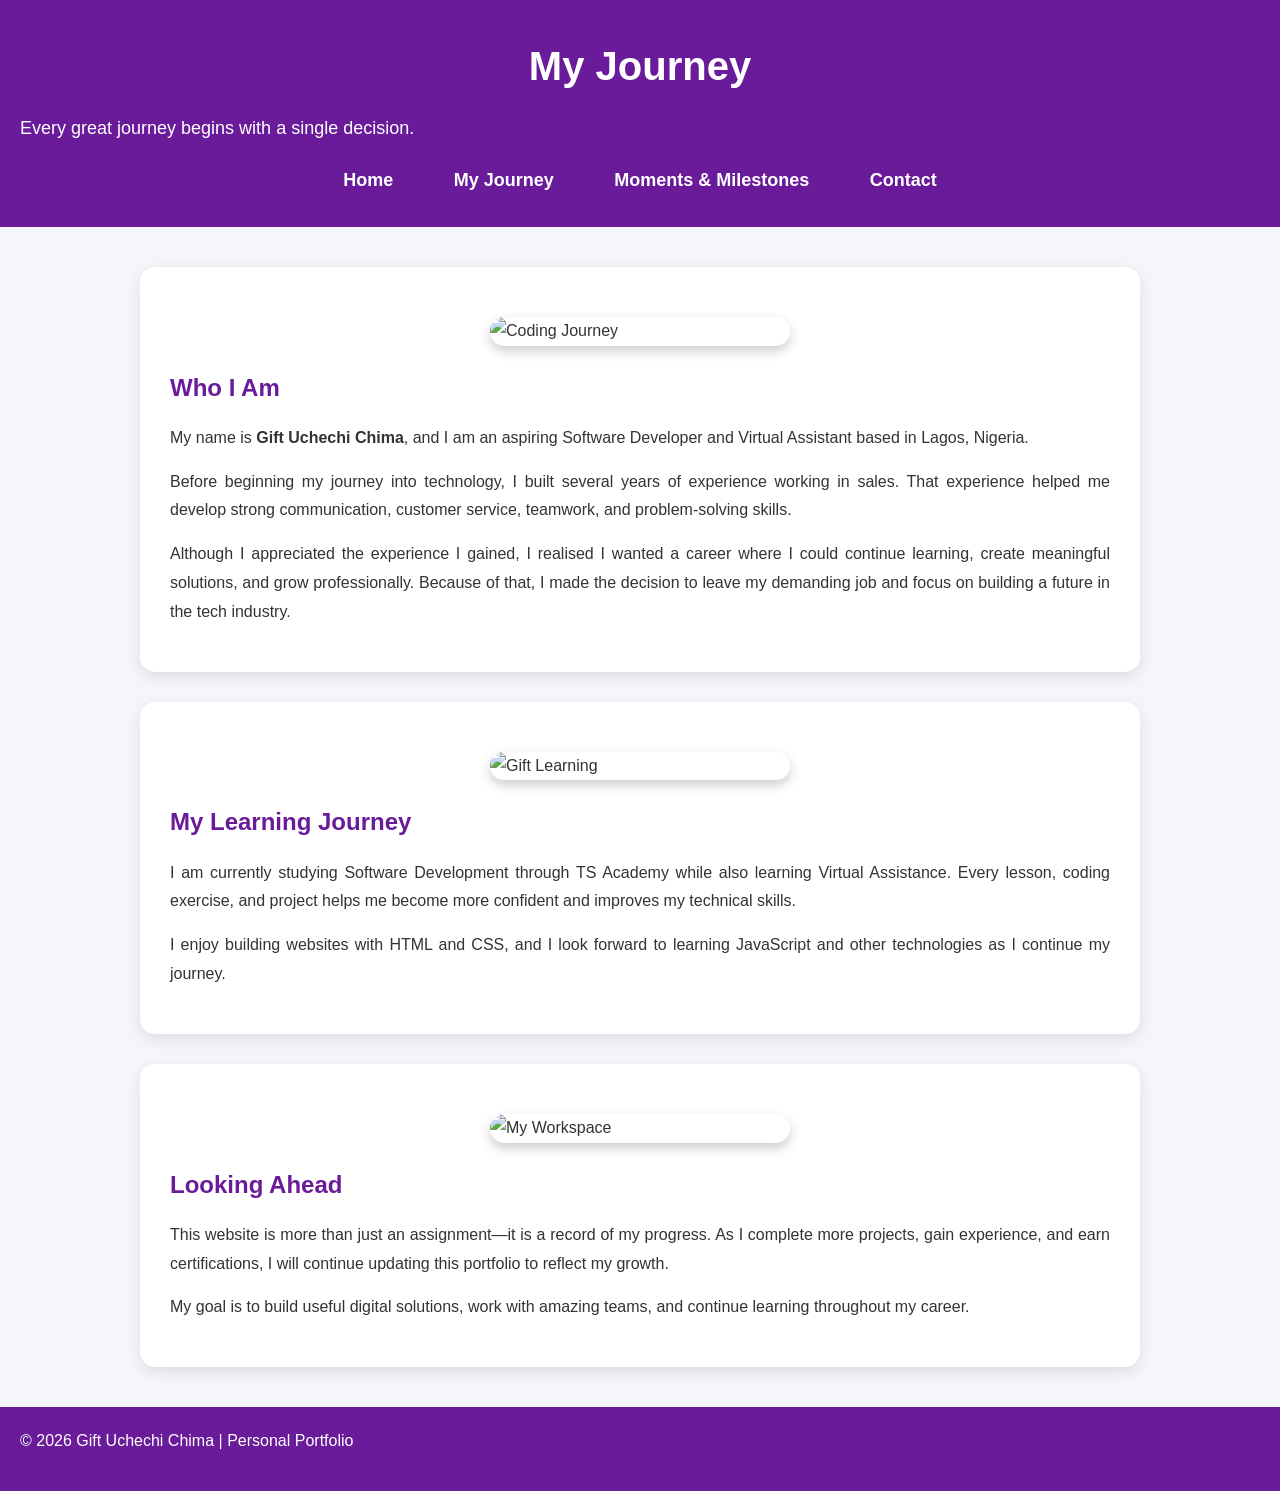
==== about.html @ bc140b9c "Add files via upload" ====
<!DOCTYPE html>
<html lang="en">
<head>
    <meta charset="UTF-8">
    <meta name="viewport" content="width=device-width, initial-scale=1.0">
    <title>My Journey | Gift Uchechi Chima</title>
    <link rel="stylesheet" href="style.css">
</head>

<body>

<header>
    <h1>My Journey</h1>
    <p>Every great journey begins with a single decision.</p>

    <nav>
        <a href="index.html">Home</a>
        <a href="about.html">My Journey</a>
        <a href="gallery.html">Moments & Milestones</a>
        <a href="contact.html">Contact</a>
    </nav>
</header>

<main>

<section>

<img src="images/gift1.jpg" alt="Coding Journey" width="300">

<h2>Who I Am</h2>

<p>
My name is <strong>Gift Uchechi Chima</strong>, and I am an aspiring Software Developer and Virtual Assistant based in Lagos, Nigeria.
</p>

<p>
Before beginning my journey into technology, I built several years of experience working in sales. That experience helped me develop strong communication, customer service, teamwork, and problem-solving skills.
</p>

<p>
Although I appreciated the experience I gained, I realised I wanted a career where I could continue learning, create meaningful solutions, and grow professionally. Because of that, I made the decision to leave my demanding job and focus on building a future in the tech industry.
</p>

</section>

<section>

<img src="images/coding.jpg" alt="Gift Learning" width="300">

<h2>My Learning Journey</h2>

<p>
I am currently studying Software Development through TS Academy while also learning Virtual Assistance. Every lesson, coding exercise, and project helps me become more confident and improves my technical skills.
</p>

<p>
I enjoy building websites with HTML and CSS, and I look forward to learning JavaScript and other technologies as I continue my journey.
</p>

</section>

<section>

<img src="images/workspace.jpg" alt="My Workspace" width="300">

<h2>Looking Ahead</h2>

<p>
This website is more than just an assignment—it is a record of my progress. As I complete more projects, gain experience, and earn certifications, I will continue updating this portfolio to reflect my growth.
</p>

<p>
My goal is to build useful digital solutions, work with amazing teams, and continue learning throughout my career.
</p>

</section>

</main>

<footer>

<p>&copy; 2026 Gift Uchechi Chima | Personal Portfolio</p>

</footer>

</body>
</html>
---- style.css ----
*{
    margin:0;
    padding:0;
    box-sizing:border-box;
}

body{
    font-family:Arial, Helvetica, sans-serif;
    background:#f4f6f9;
    color:#333;
    line-height:1.8;
}

header{
    background:#6a1b9a;
    color:white;
    text-align:center;
    padding:30px 20px;
}

header h1{
    font-size:40px;
    margin-bottom:10px;
}

header p{
    font-size:18px;
    margin-bottom:20px;
}

nav{
    margin-top:15px;
}

nav a{
    color:white;
    text-decoration:none;
    margin:0 10px;
    font-weight:bold;
    font-size:18px;
    padding:10px 18px;
    border-radius:8px;
    transition:0.3s;
}

nav a:hover{
    background:white;
    color:#6a1b9a;
}

main{
    width:90%;
    max-width:1000px;
    margin:40px auto;
}

section{
    background:white;
    padding:30px;
    margin-bottom:30px;
    border-radius:15px;
    box-shadow:0 5px 15px rgba(0,0,0,0.1);
}

h2{
    color:#6a1b9a;
    margin-bottom:15px;
}

h3{
    color:#444;
    margin-bottom:15px;
}

p{
    margin-bottom:15px;
    text-align:justify;
}

ul{
    margin-left:25px;
}

li{
    margin-bottom:10px;
}

img{
    display:block;
    margin:20px auto;
    width:300px;
    max-width:100%;
    border-radius:15px;
    box-shadow:0 5px 12px rgba(0,0,0,0.2);
}

a{
    color:#6a1b9a;
    text-decoration:none;
}

a:hover{
    text-decoration:underline;
}

footer{
    background:#6a1b9a;
    color:white;
    text-align:center;
    padding:20px;
    margin-top:40px;
}

.hero{
    text-align:center;
}
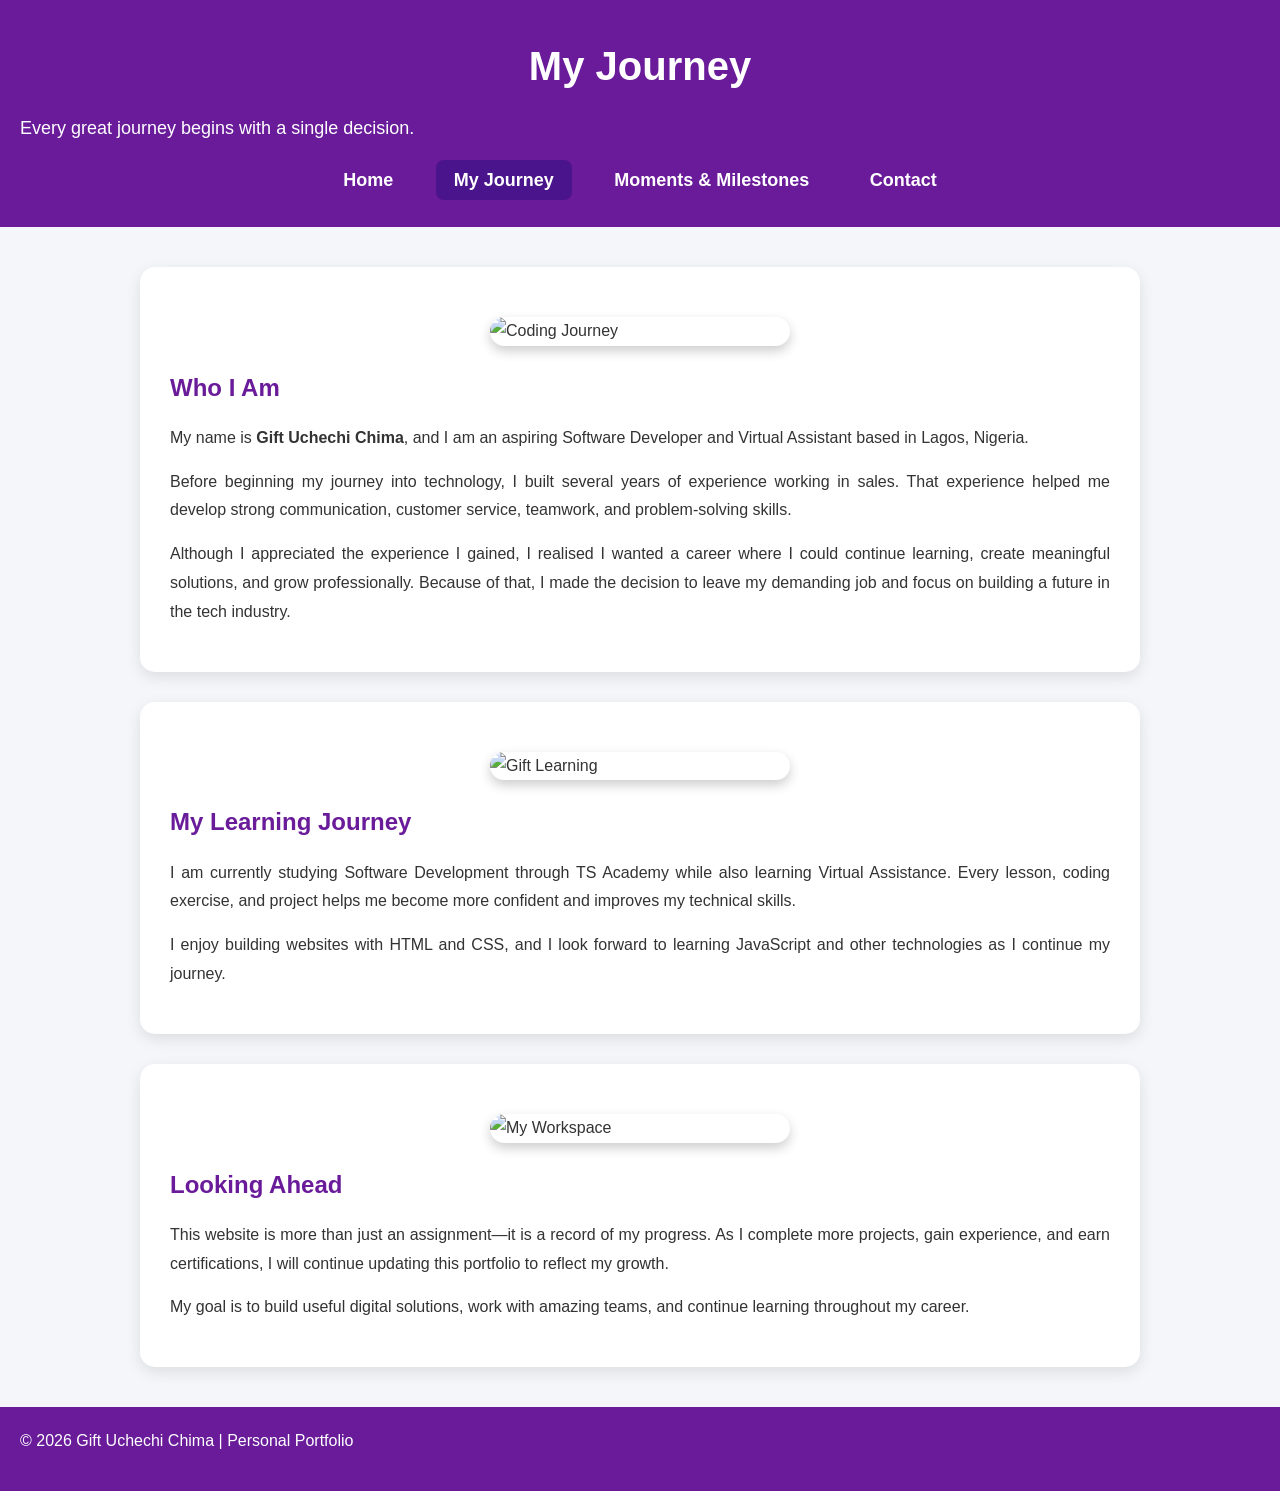
==== commit 7ff362b9: "Add files via upload Updated personal portfolio website" ====
--- a/about.html
+++ b/about.html
@@ -15,7 +15,7 @@
 
     <nav>
         <a href="index.html">Home</a>
-        <a href="about.html">My Journey</a>
+        <a href="about.html" class="active">My Journey</a>
         <a href="gallery.html">Moments & Milestones</a>
         <a href="contact.html">Contact</a>
     </nav>
--- a/style.css
+++ b/style.css
@@ -33,19 +33,23 @@
 }
 
 nav a{
-    color:white;
-    text-decoration:none;
-    margin:0 10px;
-    font-weight:bold;
-    font-size:18px;
-    padding:10px 18px;
-    border-radius:8px;
-    transition:0.3s;
+        color: white;
+        text-decoration: none;
+        margin: 0 10px;
+        font-weight: bold;
+        font-size: 18px;
+        padding: 10px 18px;
+        border-radius: 8px;
+        transition: 0.35s;
 }
 
 nav a:hover{
-    background:white;
-    color:#6a1b9a;
+        background-color: #8e24aa;
+}
+
+nav a.active{
+        background-color: #4a148c;
+        color: white;
 }
 
 main{
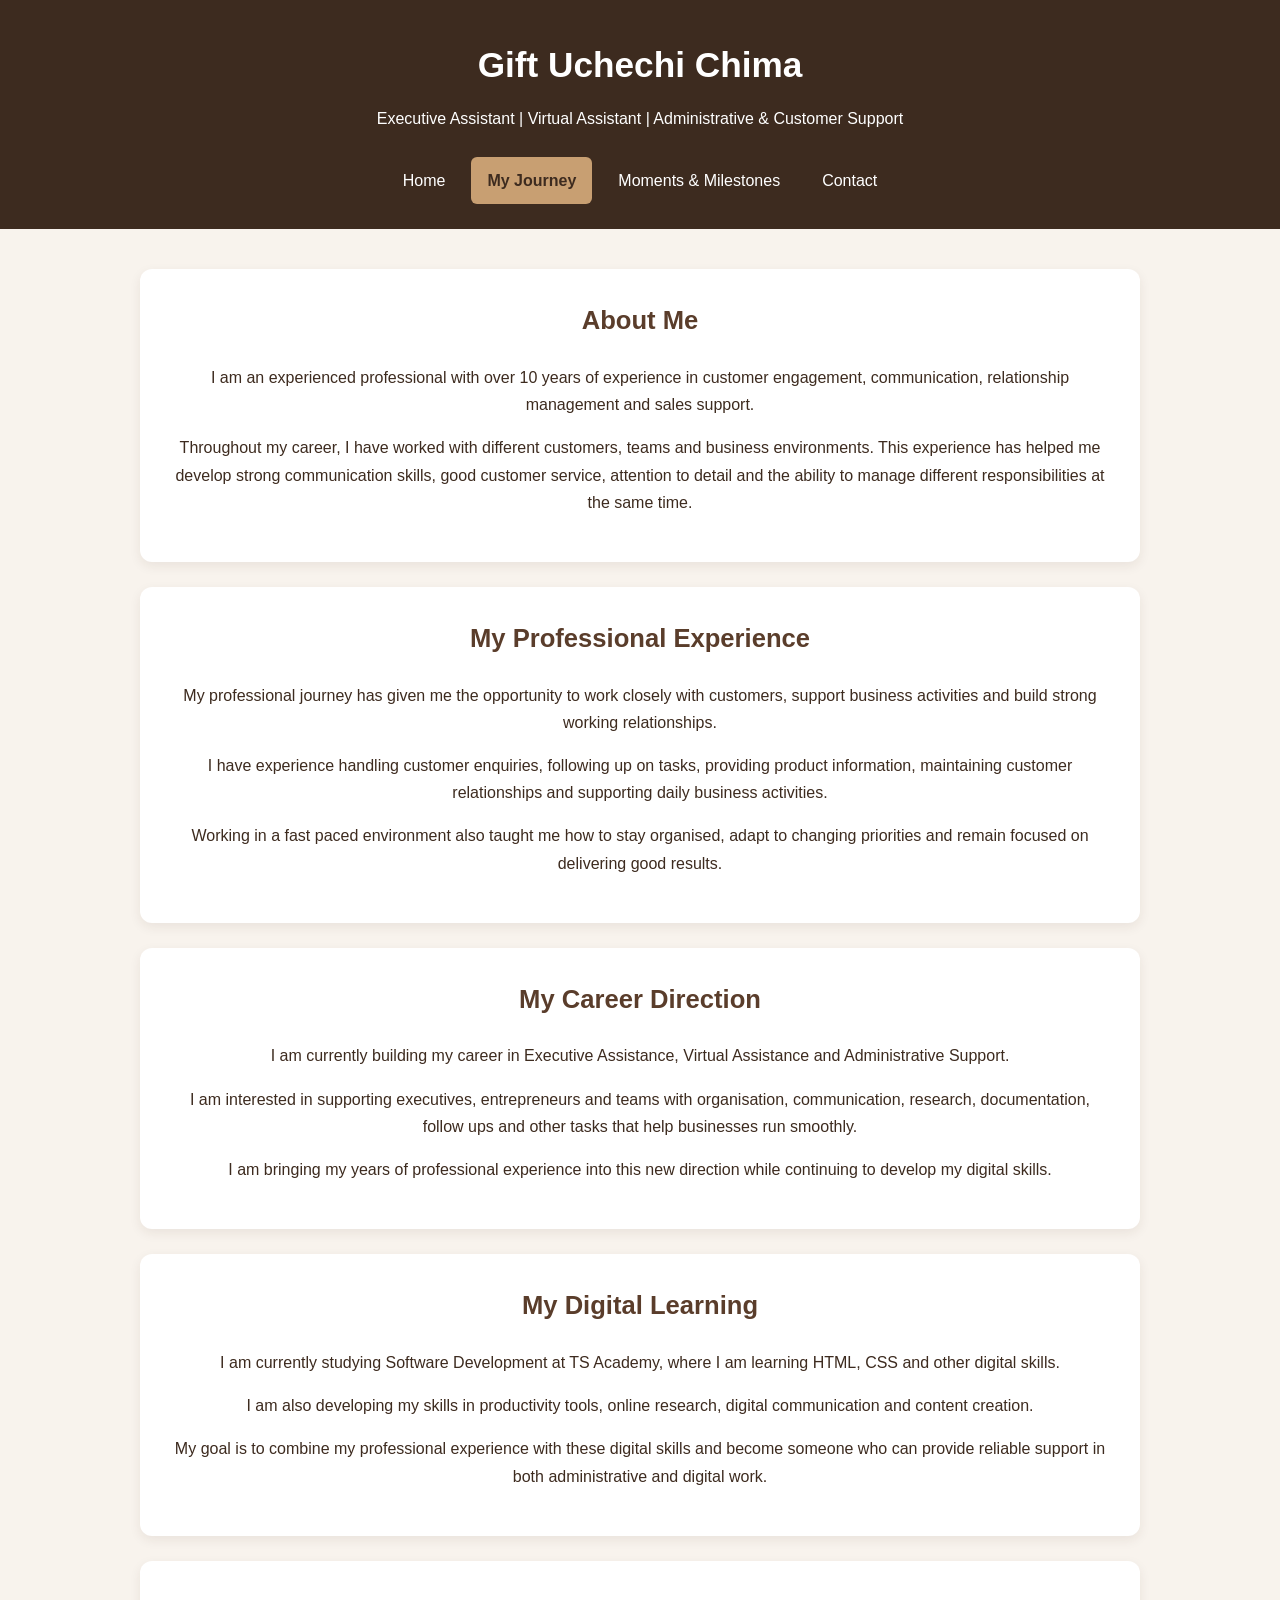
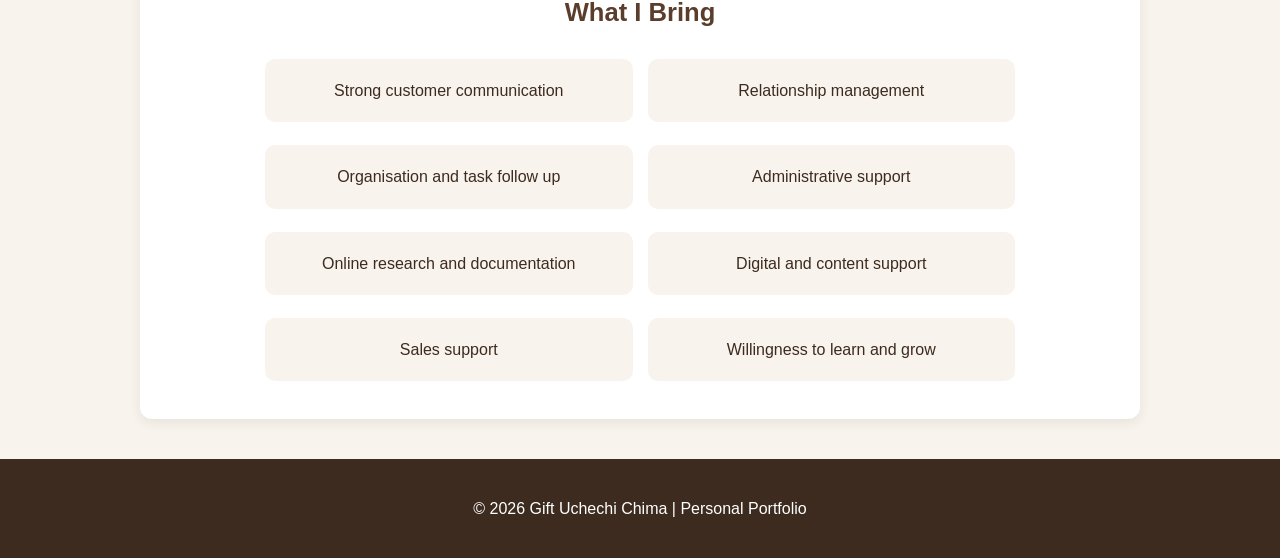
==== commit 1f8fa235: "Add files via upload" ====
--- a/about.html
+++ b/about.html
@@ -1,5 +1,6 @@
 <!DOCTYPE html>
 <html lang="en">
+
 <head>
     <meta charset="UTF-8">
     <meta name="viewport" content="width=device-width, initial-scale=1.0">
@@ -10,8 +11,12 @@
 <body>
 
 <header>
-    <h1>My Journey</h1>
-    <p>Every great journey begins with a single decision.</p>
+
+    <h1>Gift Uchechi Chima</h1>
+
+    <p>
+        Executive Assistant | Virtual Assistant | Administrative & Customer Support
+    </p>
 
     <nav>
         <a href="index.html">Home</a>
@@ -19,59 +24,97 @@
         <a href="gallery.html">Moments & Milestones</a>
         <a href="contact.html">Contact</a>
     </nav>
+
 </header>
 
 <main>
 
-<section>
+<section class="about-intro">
 
-<img src="images/gift1.jpg" alt="Coding Journey" width="300">
+    <h2>About Me</h2>
 
-<h2>Who I Am</h2>
+    <p>
+        I am an experienced professional with over 10 years of experience in customer engagement, communication, relationship management and sales support.
+    </p>
 
-<p>
-My name is <strong>Gift Uchechi Chima</strong>, and I am an aspiring Software Developer and Virtual Assistant based in Lagos, Nigeria.
-</p>
-
-<p>
-Before beginning my journey into technology, I built several years of experience working in sales. That experience helped me develop strong communication, customer service, teamwork, and problem-solving skills.
-</p>
-
-<p>
-Although I appreciated the experience I gained, I realised I wanted a career where I could continue learning, create meaningful solutions, and grow professionally. Because of that, I made the decision to leave my demanding job and focus on building a future in the tech industry.
-</p>
+    <p>
+        Throughout my career, I have worked with different customers, teams and business environments. This experience has helped me develop strong communication skills, good customer service, attention to detail and the ability to manage different responsibilities at the same time.
+    </p>
 
 </section>
 
-<section>
 
-<img src="images/coding.jpg" alt="Gift Learning" width="300">
+<section class="experience">
 
-<h2>My Learning Journey</h2>
+    <h2>My Professional Experience</h2>
 
-<p>
-I am currently studying Software Development through TS Academy while also learning Virtual Assistance. Every lesson, coding exercise, and project helps me become more confident and improves my technical skills.
-</p>
+    <p>
+        My professional journey has given me the opportunity to work closely with customers, support business activities and build strong working relationships.
+    </p>
 
-<p>
-I enjoy building websites with HTML and CSS, and I look forward to learning JavaScript and other technologies as I continue my journey.
-</p>
+    <p>
+        I have experience handling customer enquiries, following up on tasks, providing product information, maintaining customer relationships and supporting daily business activities.
+    </p>
+
+    <p>
+        Working in a fast paced environment also taught me how to stay organised, adapt to changing priorities and remain focused on delivering good results.
+    </p>
 
 </section>
 
-<section>
 
-<img src="images/workspace.jpg" alt="My Workspace" width="300">
+<section class="career-direction">
 
-<h2>Looking Ahead</h2>
+    <h2>My Career Direction</h2>
 
-<p>
-This website is more than just an assignment—it is a record of my progress. As I complete more projects, gain experience, and earn certifications, I will continue updating this portfolio to reflect my growth.
-</p>
+    <p>
+        I am currently building my career in Executive Assistance, Virtual Assistance and Administrative Support.
+    </p>
 
-<p>
-My goal is to build useful digital solutions, work with amazing teams, and continue learning throughout my career.
-</p>
+    <p>
+        I am interested in supporting executives, entrepreneurs and teams with organisation, communication, research, documentation, follow ups and other tasks that help businesses run smoothly.
+    </p>
+
+    <p>
+        I am bringing my years of professional experience into this new direction while continuing to develop my digital skills.
+    </p>
+
+</section>
+
+
+<section class="digital-learning">
+
+    <h2>My Digital Learning</h2>
+
+    <p>
+        I am currently studying Software Development at TS Academy, where I am learning HTML, CSS and other digital skills.
+    </p>
+
+    <p>
+        I am also developing my skills in productivity tools, online research, digital communication and content creation.
+    </p>
+
+    <p>
+        My goal is to combine my professional experience with these digital skills and become someone who can provide reliable support in both administrative and digital work.
+    </p>
+
+</section>
+
+
+<section class="services">
+
+    <h2>What I Bring</h2>
+
+    <ul>
+        <li>Strong customer communication</li>
+        <li>Relationship management</li>
+        <li>Organisation and task follow up</li>
+        <li>Administrative support</li>
+        <li>Online research and documentation</li>
+        <li>Digital and content support</li>
+        <li>Sales support</li>
+        <li>Willingness to learn and grow</li>
+    </ul>
 
 </section>
 
@@ -79,9 +122,10 @@
 
 <footer>
 
-<p>&copy; 2026 Gift Uchechi Chima | Personal Portfolio</p>
+    <p>&copy; 2026 Gift Uchechi Chima | Personal Portfolio</p>
 
 </footer>
 
 </body>
+
 </html>
--- a/style.css
+++ b/style.css
@@ -1,120 +1,367 @@
-*{
-    margin:0;
-    padding:0;
-    box-sizing:border-box;
-}
-
-body{
-    font-family:Arial, Helvetica, sans-serif;
-    background:#f4f6f9;
-    color:#333;
-    line-height:1.8;
-}
-
-header{
-    background:#6a1b9a;
-    color:white;
-    text-align:center;
-    padding:30px 20px;
-}
-
-header h1{
-    font-size:40px;
-    margin-bottom:10px;
-}
-
-header p{
-    font-size:18px;
-    margin-bottom:20px;
-}
-
-nav{
-    margin-top:15px;
-}
-
-nav a{
-        color: white;
-        text-decoration: none;
-        margin: 0 10px;
-        font-weight: bold;
-        font-size: 18px;
-        padding: 10px 18px;
-        border-radius: 8px;
-        transition: 0.35s;
-}
-
-nav a:hover{
-        background-color: #8e24aa;
-}
-
-nav a.active{
-        background-color: #4a148c;
-        color: white;
-}
-
-main{
-    width:90%;
-    max-width:1000px;
-    margin:40px auto;
-}
-
-section{
-    background:white;
-    padding:30px;
-    margin-bottom:30px;
-    border-radius:15px;
-    box-shadow:0 5px 15px rgba(0,0,0,0.1);
-}
-
-h2{
-    color:#6a1b9a;
-    margin-bottom:15px;
-}
-
-h3{
-    color:#444;
-    margin-bottom:15px;
-}
-
-p{
-    margin-bottom:15px;
-    text-align:justify;
-}
-
-ul{
-    margin-left:25px;
-}
-
-li{
-    margin-bottom:10px;
-}
-
-img{
-    display:block;
-    margin:20px auto;
-    width:300px;
-    max-width:100%;
-    border-radius:15px;
-    box-shadow:0 5px 12px rgba(0,0,0,0.2);
-}
-
-a{
-    color:#6a1b9a;
-    text-decoration:none;
-}
-
-a:hover{
-    text-decoration:underline;
-}
-
-footer{
-    background:#6a1b9a;
-    color:white;
-    text-align:center;
-    padding:20px;
-    margin-top:40px;
-}
-
-.hero{
-    text-align:center;
-}+/* ================================
+   GENERAL STYLES
+================================ */
+
+* {
+    box-sizing: border-box;
+}
+
+body {
+    margin: 0;
+    font-family: Arial, sans-serif;
+    background-color: #f8f3ed;
+    color: #3d2b1f;
+    line-height: 1.7;
+}
+
+
+/* ================================
+   HEADER
+================================ */
+
+header {
+    background-color: #3d2b1f;
+    color: white;
+    text-align: center;
+    padding: 35px 20px 25px;
+}
+
+header h1 {
+    margin: 0;
+    font-size: 2.2rem;
+}
+
+header p {
+    margin: 10px 0 25px;
+    font-size: 1rem;
+}
+
+
+/* ================================
+   NAVIGATION
+================================ */
+
+nav {
+    display: flex;
+    justify-content: center;
+    flex-wrap: wrap;
+    gap: 10px;
+}
+
+nav a {
+    color: white;
+    text-decoration: none;
+    padding: 10px 16px;
+    border-radius: 6px;
+    transition: 0.3s ease;
+}
+
+nav a:hover {
+    background-color: #6f4e37;
+}
+
+nav a.active {
+    background-color: #c89f72;
+    color: #3d2b1f;
+    font-weight: bold;
+}
+
+
+/* ================================
+   MAIN CONTENT
+================================ */
+
+main {
+    width: 90%;
+    max-width: 1000px;
+    margin: 40px auto;
+}
+
+
+/* ================================
+   SECTIONS
+================================ */
+
+section {
+    background-color: white;
+    padding: 30px;
+    margin-bottom: 25px;
+    border-radius: 12px;
+    box-shadow: 0 4px 12px rgba(61, 43, 31, 0.08);
+    text-align: center;
+}
+
+section h2 {
+    margin-top: 0;
+    color: #5a3d2b;
+    font-size: 1.6rem;
+}
+
+
+/* ================================
+   LISTS
+================================ */
+
+ul {
+    padding-left: 25px;
+}
+
+li {
+    margin-bottom: 8px;
+}
+
+
+/* ================================
+   LINKS & BUTTONS
+================================ */
+
+main a {
+    color: #6f4e37;
+    font-weight: bold;
+}
+
+main a:hover {
+    color: #3d2b1f;
+}
+
+
+/* ================================
+   FOOTER
+================================ */
+
+footer {
+    background-color: #3d2b1f;
+    color: white;
+    text-align: center;
+    padding: 20px;
+    margin-top: 40px;
+}
+
+
+/* ================================
+   MOBILE RESPONSIVENESS
+================================ */
+
+@media (max-width: 600px) {
+
+    header h1 {
+        font-size: 1.8rem;
+    }
+
+    header p {
+        font-size: 0.9rem;
+    }
+
+    nav {
+        flex-direction: column;
+        align-items: center;
+    }
+
+    nav a {
+        width: 80%;
+        text-align: center;
+    }
+
+    main {
+        width: 94%;
+        margin: 25px auto;
+    }
+
+    section {
+        padding: 22px;
+    }
+
+    section h2 {
+        font-size: 1.4rem;
+    }
+}
+
+
+
+
+
+
+/* ================================
+   GALLERY
+================================ */
+
+.gallery-intro, 
+.gallery-section,
+.gallery-closing {
+    text-align: center;
+}
+
+.gallery-grid {
+    display: grid;
+    grid-template-columns: repeat(3, 1fr);
+    gap: 20px;
+}
+
+.gallery-card {
+    background-color: white;
+    border-radius: 12px;
+    overflow: hidden;
+    box-shadow: 0 4px 12px rgba(61, 43, 31, 0.08);
+}
+
+.gallery-card img {
+    width: 100%;
+    height: 220px;
+    object-fit: contain;
+    display: block;
+    background-color: #f8f3ed;
+}
+
+.gallery-card-content {
+    padding: 18px;
+}
+
+.gallery-card-content h3 {
+    margin-top: 0;
+    color: #5a3d2b;
+}
+
+.gallery-card-content p {
+    margin-bottom: 0;
+}
+
+@media (max-width: 800px) {
+    .gallery-grid {
+        grid-template-columns: repeat(2, 1fr);
+    }
+}
+
+@media (max-width: 600px) {
+    .gallery-grid {
+        grid-template-columns: 1fr;
+    }
+
+    .gallery-card img {
+        height: 240px;
+    }
+}
+/* ================================
+   HOME HERO
+================================ */
+
+.hero {
+    text-align: center;
+    padding: 50px 30px;
+}
+
+.hero h2 {
+    font-size: 2.2rem;
+    margin-bottom: 10px;
+}
+
+.hero h3 {
+    color: #6f4e37;
+    font-size: 1.2rem;
+    margin-bottom: 20px;
+}
+
+.hero p {
+    max-width: 750px;
+    margin: 0 auto 15px;
+}
+
+.hero-buttons {
+    display: flex;
+    justify-content: center;
+    gap: 15px;
+    margin-top: 25px;
+    flex-wrap: wrap;
+}
+
+.hero-buttons a {
+    background-color: #6f4e37;
+    color: white;
+    text-decoration: none;
+    padding: 12px 22px;
+    border-radius: 6px;
+    transition: 0.3s ease;
+}
+
+.hero-buttons a:hover {
+    background-color: #3d2b1f;
+}
+/* ================================
+   WHAT I DO
+================================ */
+
+.services {
+    text-align: center;
+}
+
+.services ul {
+    list-style: none;
+    padding: 0;
+    max-width: 750px;
+    margin: 25px auto 0;
+    display: grid;
+    grid-template-columns: repeat(2, 1fr);
+    gap: 15px;
+}
+
+.services li {
+    background-color: #f8f3ed;
+    padding: 18px;
+    border-radius: 10px;
+    color: #3d2b1f;
+}
+
+@media (max-width: 600px) {
+    .services ul {
+        grid-template-columns: 1fr;
+    }
+}
+/* Professional Strength section */
+.strengths {
+    max-width: 900px;
+    margin: 60px auto;
+    padding: 40px;
+    text-align: center;
+}
+
+.strengths h2 {
+    margin-bottom: 20px;
+}
+
+.strengths p {
+    line-height: 1.8;
+    margin-bottom: 15px;
+}
+/* Why Work With Me section */
+.why-work {
+    max-width: 900px;
+    margin: 60px auto;
+    padding: 40px;
+    text-align: center;
+}
+
+.why-work h2 {
+    margin-bottom: 20px;
+}
+
+.why-work p {
+    line-height: 1.8;
+    margin-bottom: 15px;
+}
+
+
+/* Let's Connect section */
+.connect {
+    max-width: 900px;
+    margin: 60px auto;
+    padding: 40px;
+    text-align: center;
+}
+
+.connect h2 {
+    margin-bottom: 20px;
+}
+
+.connect p {
+    line-height: 1.8;
+    margin-bottom: 15px;
+}
